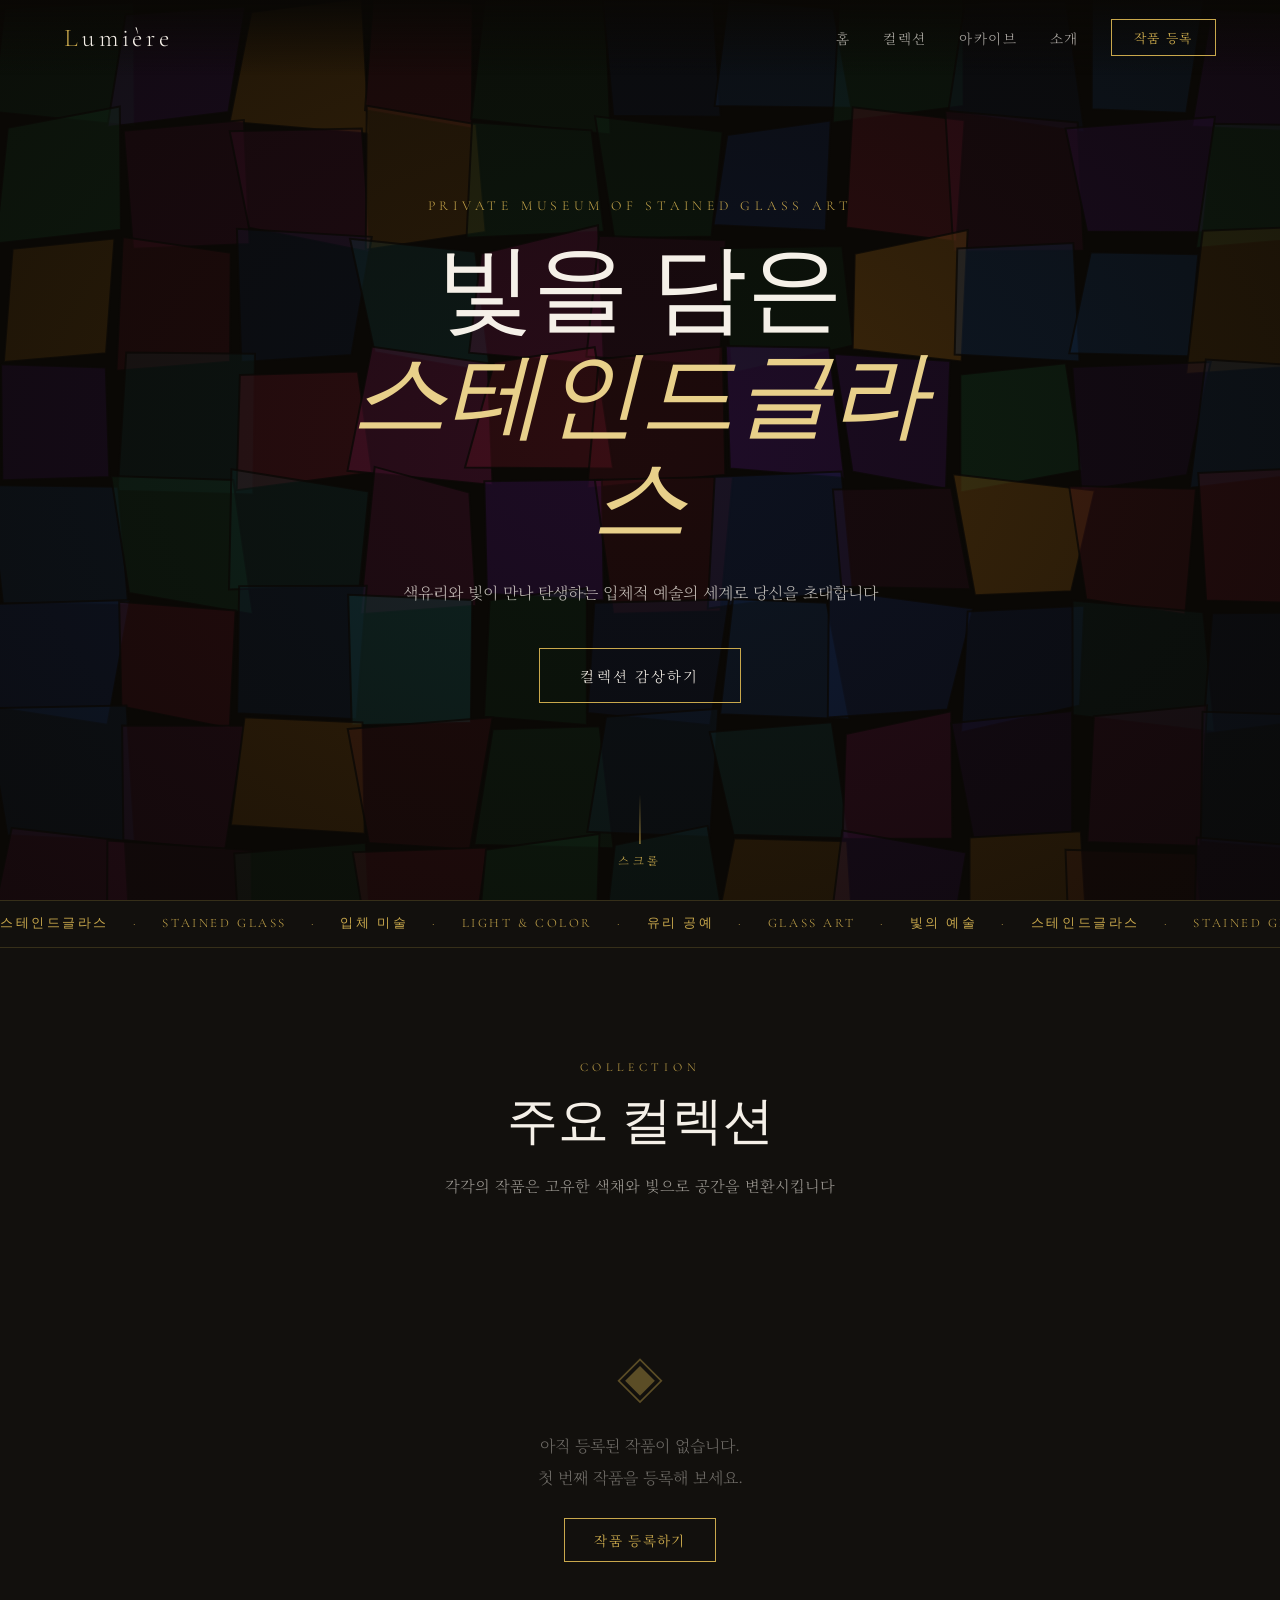
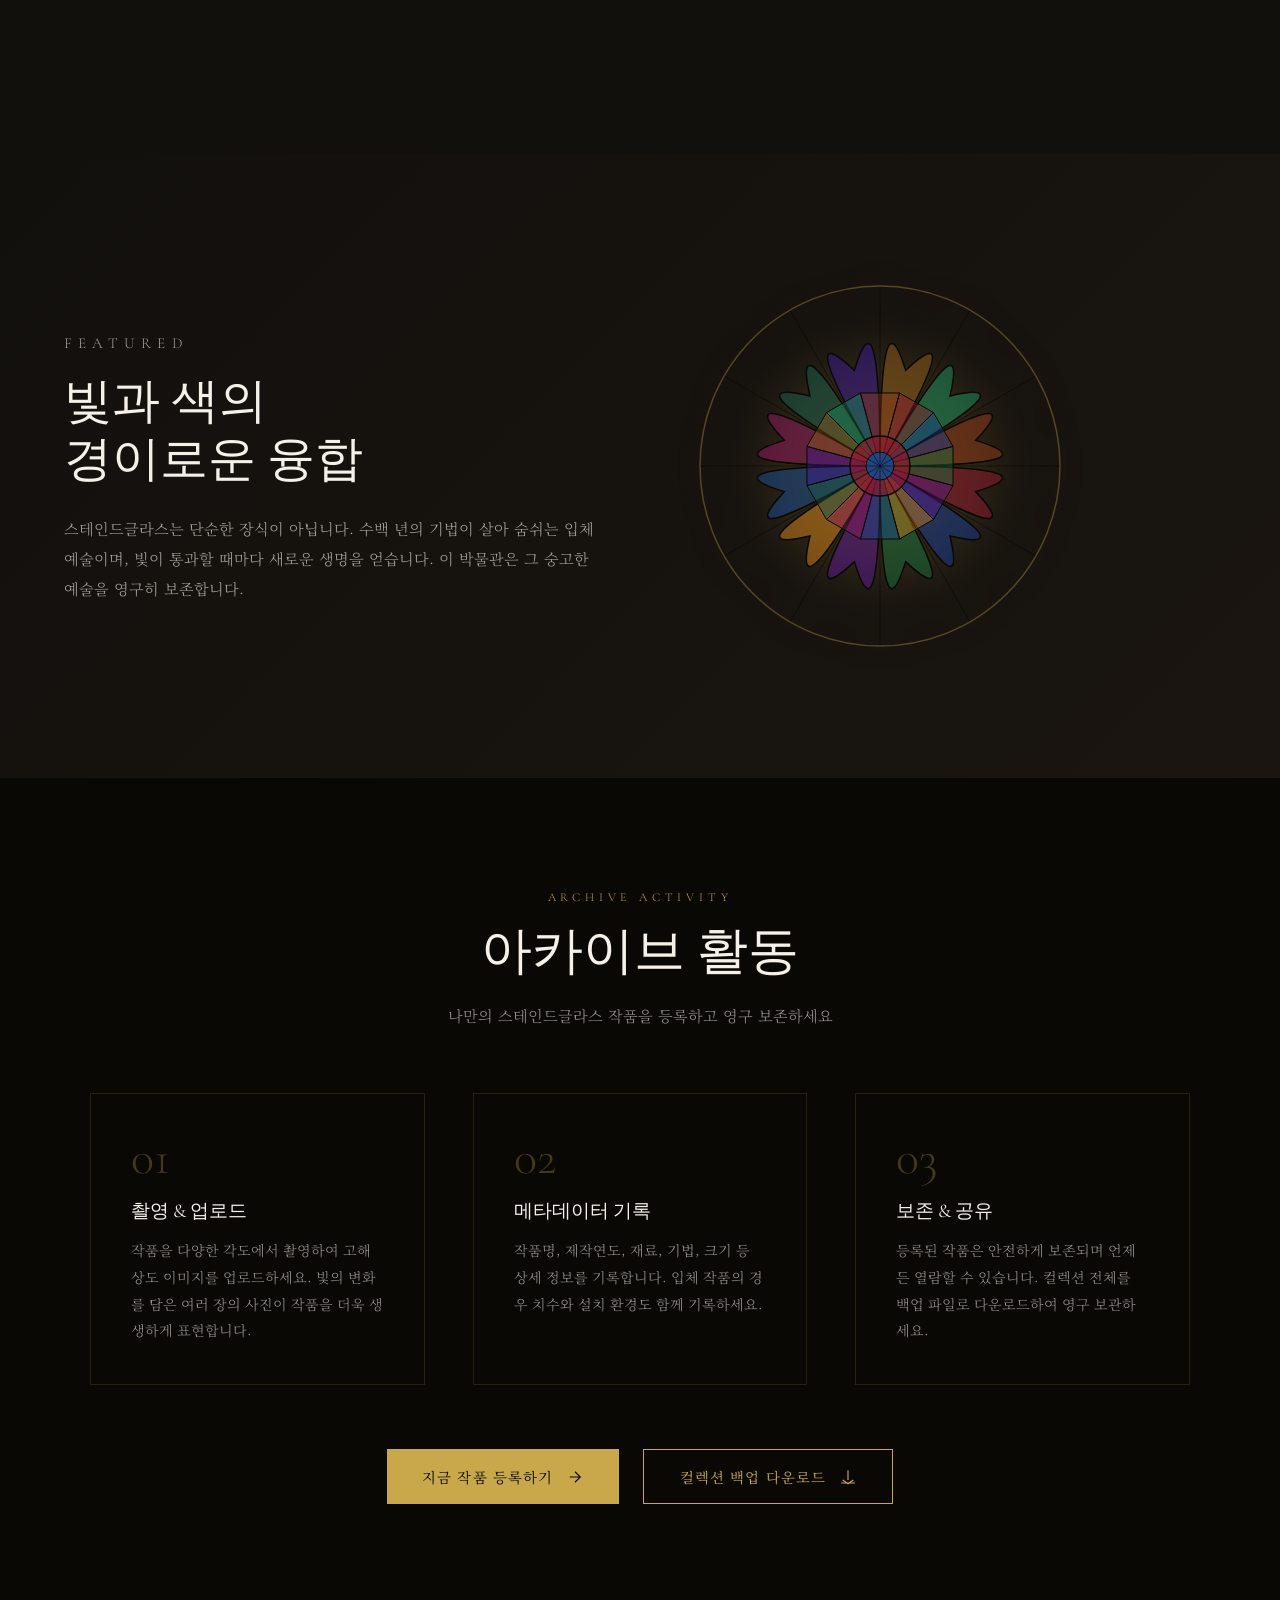
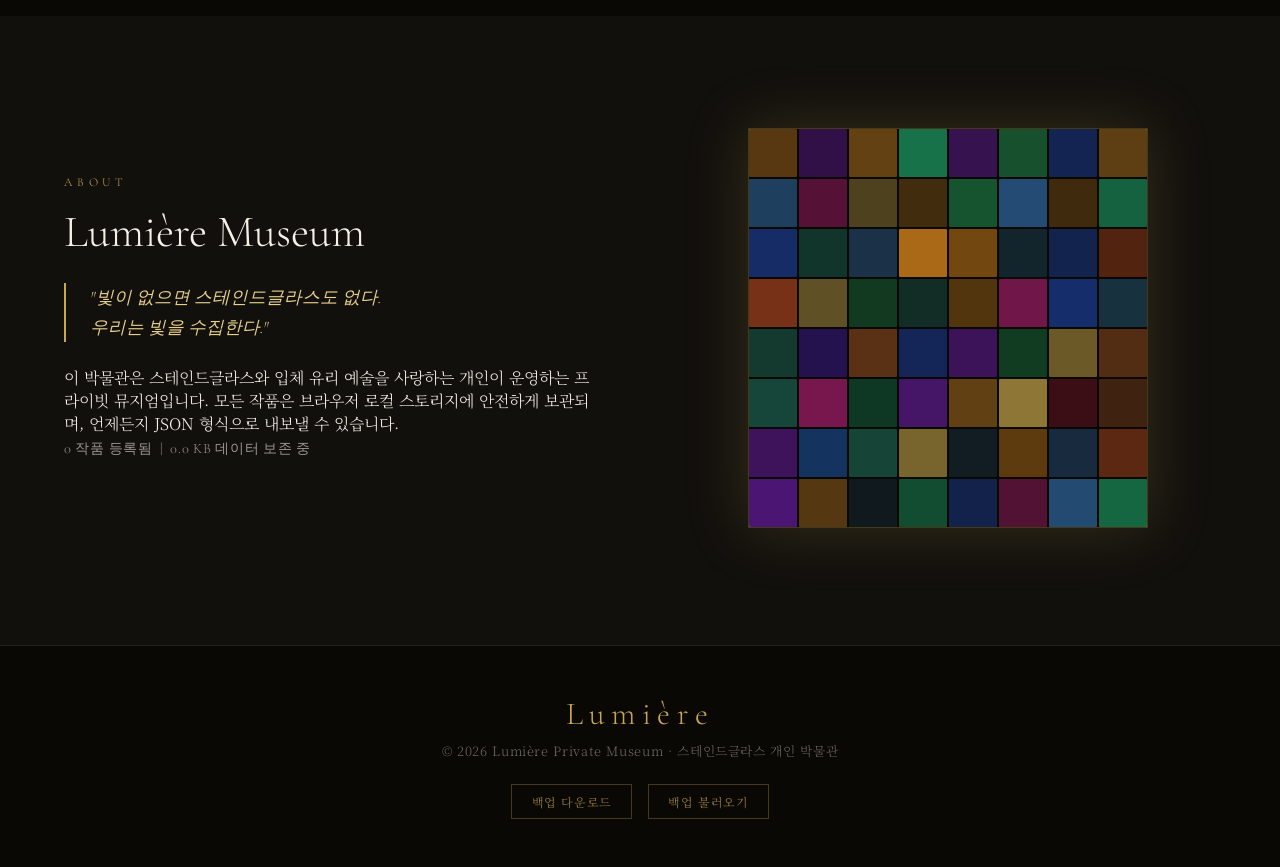
==== index.html @ 276c3385 "feat: Lumière 스테인드글라스 개인 박물관 구축 - index.html: 고급스러운 박물관 메인 홈페이지 (Hero 캔버스 애니메이션, 로제트 SVG, 갤러리 그리드) -" ====
<!DOCTYPE html>
<html lang="ko">
<head>
  <meta charset="UTF-8" />
  <meta name="viewport" content="width=device-width, initial-scale=1.0" />
  <title>Lumière · 스테인드글라스 개인 박물관</title>
  <link rel="stylesheet" href="css/main.css" />
  <link rel="preconnect" href="https://fonts.googleapis.com" />
  <link rel="preconnect" href="https://fonts.gstatic.com" crossorigin />
  <link href="https://fonts.googleapis.com/css2?family=Cormorant+Garamond:ital,wght@0,300;0,400;0,600;1,300;1,400&family=Noto+Serif+KR:wght@300;400;600&display=swap" rel="stylesheet" />
</head>
<body>

<!-- ── LOADING SCREEN ── -->
<div id="loader">
  <div class="loader-glass"></div>
  <p class="loader-text">Lumière Museum</p>
</div>

<!-- ── NAVIGATION ── -->
<nav id="nav">
  <div class="nav-brand">
    <span class="brand-light">L</span>umière
  </div>
  <ul class="nav-links">
    <li><a href="#hero">홈</a></li>
    <li><a href="#collection">컬렉션</a></li>
    <li><a href="#archive">아카이브</a></li>
    <li><a href="#about">소개</a></li>
  </ul>
  <button class="nav-archive-btn" onclick="openArchive()">작품 등록</button>
</nav>

<!-- ── HERO ── -->
<section id="hero">
  <canvas id="glass-canvas"></canvas>
  <div class="hero-overlay"></div>
  <div class="hero-content">
    <p class="hero-sub">Private Museum of Stained Glass Art</p>
    <h1 class="hero-title">빛을 담은<br/><em>스테인드글라스</em></h1>
    <p class="hero-desc">색유리와 빛이 만나 탄생하는 입체적 예술의 세계로 당신을 초대합니다</p>
    <a href="#collection" class="hero-btn">컬렉션 감상하기</a>
  </div>
  <div class="hero-scroll">
    <span></span>
    <p>스크롤</p>
  </div>
</section>

<!-- ── MARQUEE ── -->
<div class="marquee-wrap">
  <div class="marquee-track">
    <span>스테인드글라스</span><span>·</span>
    <span>Stained Glass</span><span>·</span>
    <span>입체 미술</span><span>·</span>
    <span>Light &amp; Color</span><span>·</span>
    <span>유리 공예</span><span>·</span>
    <span>Glass Art</span><span>·</span>
    <span>빛의 예술</span><span>·</span>
    <span>스테인드글라스</span><span>·</span>
    <span>Stained Glass</span><span>·</span>
    <span>입체 미술</span><span>·</span>
    <span>Light &amp; Color</span><span>·</span>
    <span>유리 공예</span><span>·</span>
    <span>Glass Art</span><span>·</span>
    <span>빛의 예술</span><span>·</span>
  </div>
</div>

<!-- ── COLLECTION ── -->
<section id="collection">
  <div class="section-header">
    <p class="section-label">Collection</p>
    <h2>주요 컬렉션</h2>
    <p class="section-desc">각각의 작품은 고유한 색채와 빛으로 공간을 변환시킵니다</p>
  </div>

  <div class="gallery-grid" id="gallery-grid">
    <!-- 샘플 작품 카드 (JS로 동적 추가됨) -->
  </div>

  <div class="gallery-empty" id="gallery-empty" style="display:none;">
    <div class="empty-icon">◈</div>
    <p>아직 등록된 작품이 없습니다.<br/>첫 번째 작품을 등록해 보세요.</p>
    <button onclick="openArchive()">작품 등록하기</button>
  </div>
</section>

<!-- ── HIGHLIGHT STRIP ── -->
<section id="highlight">
  <div class="highlight-inner">
    <div class="highlight-text">
      <p class="section-label">Featured</p>
      <h2>빛과 색의<br/>경이로운 융합</h2>
      <p>스테인드글라스는 단순한 장식이 아닙니다. 수백 년의 기법이 살아 숨쉬는 입체 예술이며, 빛이 통과할 때마다 새로운 생명을 얻습니다. 이 박물관은 그 숭고한 예술을 영구히 보존합니다.</p>
    </div>
    <div class="highlight-visual">
      <div class="rosette" id="rosette"></div>
    </div>
  </div>
</section>

<!-- ── ARCHIVE ACTIVITY ── -->
<section id="archive">
  <div class="section-header">
    <p class="section-label">Archive Activity</p>
    <h2>아카이브 활동</h2>
    <p class="section-desc">나만의 스테인드글라스 작품을 등록하고 영구 보존하세요</p>
  </div>

  <div class="archive-steps">
    <div class="step">
      <div class="step-num">01</div>
      <h3>촬영 & 업로드</h3>
      <p>작품을 다양한 각도에서 촬영하여 고해상도 이미지를 업로드하세요. 빛의 변화를 담은 여러 장의 사진이 작품을 더욱 생생하게 표현합니다.</p>
    </div>
    <div class="step">
      <div class="step-num">02</div>
      <h3>메타데이터 기록</h3>
      <p>작품명, 제작연도, 재료, 기법, 크기 등 상세 정보를 기록합니다. 입체 작품의 경우 치수와 설치 환경도 함께 기록하세요.</p>
    </div>
    <div class="step">
      <div class="step-num">03</div>
      <h3>보존 & 공유</h3>
      <p>등록된 작품은 안전하게 보존되며 언제든 열람할 수 있습니다. 컬렉션 전체를 백업 파일로 다운로드하여 영구 보관하세요.</p>
    </div>
  </div>

  <div class="archive-cta">
    <button class="cta-btn" onclick="openArchive()">
      <span>지금 작품 등록하기</span>
      <svg viewBox="0 0 24 24" fill="none" stroke="currentColor" stroke-width="1.5"><path d="M5 12h14M12 5l7 7-7 7"/></svg>
    </button>
    <button class="cta-btn cta-secondary" onclick="downloadBackup()">
      <span>컬렉션 백업 다운로드</span>
      <svg viewBox="0 0 24 24" fill="none" stroke="currentColor" stroke-width="1.5"><path d="M12 3v13M5 16l7 5 7-5M3 20h18"/></svg>
    </button>
  </div>
</section>

<!-- ── ABOUT ── -->
<section id="about">
  <div class="about-inner">
    <div class="about-text">
      <p class="section-label">About</p>
      <h2>Lumière Museum</h2>
      <p class="about-quote">"빛이 없으면 스테인드글라스도 없다.<br/>우리는 빛을 수집한다."</p>
      <p>이 박물관은 스테인드글라스와 입체 유리 예술을 사랑하는 개인이 운영하는 프라이빗 뮤지엄입니다. 모든 작품은 브라우저 로컬 스토리지에 안전하게 보관되며, 언제든지 JSON 형식으로 내보낼 수 있습니다.</p>
      <p class="about-stats">
        <span id="stat-count">0</span> 작품 등록됨 &nbsp;|&nbsp;
        <span id="stat-size">0 KB</span> 데이터 보존 중
      </p>
    </div>
    <div class="about-mosaic" id="about-mosaic"></div>
  </div>
</section>

<!-- ── FOOTER ── -->
<footer>
  <div class="footer-brand">Lumière</div>
  <p>© 2026 Lumière Private Museum · 스테인드글라스 개인 박물관</p>
  <div class="footer-links">
    <button onclick="downloadBackup()">백업 다운로드</button>
    <button onclick="importBackup()">백업 불러오기</button>
  </div>
</footer>

<!-- ── ARCHIVE MODAL ── -->
<div id="archive-modal" class="modal-overlay" style="display:none;">
  <div class="modal-box">
    <button class="modal-close" onclick="closeArchive()">✕</button>
    <h2>작품 등록</h2>
    <p class="modal-sub">스테인드글라스 및 입체 미술 작품을 아카이빙합니다</p>

    <form id="archive-form" onsubmit="submitArtwork(event)">
      <div class="form-row">
        <div class="form-group">
          <label>작품명 *</label>
          <input type="text" id="art-title" placeholder="작품 제목" required />
        </div>
        <div class="form-group">
          <label>제작연도</label>
          <input type="number" id="art-year" placeholder="예: 2024" min="1000" max="2099" />
        </div>
      </div>

      <div class="form-row">
        <div class="form-group">
          <label>작가</label>
          <input type="text" id="art-artist" placeholder="작가명" />
        </div>
        <div class="form-group">
          <label>작품 유형</label>
          <select id="art-type">
            <option value="stained-glass">스테인드글라스</option>
            <option value="3d-glass">입체 유리 조각</option>
            <option value="mosaic">모자이크 유리</option>
            <option value="fused-glass">퓨즈드 글라스</option>
            <option value="leaded-glass">레디드 글라스</option>
            <option value="other">기타</option>
          </select>
        </div>
      </div>

      <div class="form-row">
        <div class="form-group">
          <label>크기 (가로 × 세로 × 깊이 cm)</label>
          <input type="text" id="art-size" placeholder="예: 80 × 120 × 5" />
        </div>
        <div class="form-group">
          <label>재료 / 기법</label>
          <input type="text" id="art-medium" placeholder="예: 납틀, 색유리, 에폭시" />
        </div>
      </div>

      <div class="form-group">
        <label>설명</label>
        <textarea id="art-desc" rows="3" placeholder="작품에 대한 설명, 영감, 특징 등을 자유롭게 기술하세요"></textarea>
      </div>

      <div class="form-group">
        <label>이미지 업로드</label>
        <div class="upload-zone" id="upload-zone" ondrop="handleDrop(event)" ondragover="handleDragOver(event)" ondragleave="handleDragLeave(event)">
          <input type="file" id="art-images" accept="image/*" multiple onchange="handleFiles(this.files)" style="display:none"/>
          <div class="upload-inner" onclick="document.getElementById('art-images').click()">
            <div class="upload-icon">◈</div>
            <p>클릭하거나 이미지를 드래그하세요</p>
            <p class="upload-hint">JPG, PNG, WEBP 지원 · 여러 장 가능</p>
          </div>
          <div class="upload-preview" id="upload-preview"></div>
        </div>
      </div>

      <div class="form-group">
        <label>전시 위치 / 보관 장소</label>
        <input type="text" id="art-location" placeholder="예: 거실 동쪽 벽, 창고 B-3" />
      </div>

      <div class="form-group">
        <label>컨디션</label>
        <select id="art-condition">
          <option value="excellent">완벽 (Excellent)</option>
          <option value="good">양호 (Good)</option>
          <option value="fair">보통 (Fair)</option>
          <option value="restoration">복원 필요 (Needs Restoration)</option>
        </select>
      </div>

      <div class="form-actions">
        <button type="button" onclick="closeArchive()">취소</button>
        <button type="submit" class="btn-primary">작품 등록 완료</button>
      </div>
    </form>
  </div>
</div>

<!-- ── DETAIL MODAL ── -->
<div id="detail-modal" class="modal-overlay" style="display:none;">
  <div class="modal-box modal-detail">
    <button class="modal-close" onclick="closeDetail()">✕</button>
    <div id="detail-content"></div>
  </div>
</div>

<!-- ── IMPORT MODAL ── -->
<div id="import-modal" class="modal-overlay" style="display:none;">
  <div class="modal-box modal-small">
    <button class="modal-close" onclick="document.getElementById('import-modal').style.display='none'">✕</button>
    <h2>백업 불러오기</h2>
    <p>이전에 다운로드한 JSON 백업 파일을 선택하세요.<br/><strong>주의:</strong> 기존 데이터에 병합됩니다.</p>
    <input type="file" id="import-file" accept=".json" onchange="processImport(this)" />
    <label for="import-file" class="btn-primary" style="display:inline-block;cursor:pointer;margin-top:1rem;">파일 선택</label>
  </div>
</div>

<!-- ── TOAST ── -->
<div id="toast" class="toast"></div>

<script src="js/app.js"></script>
</body>
</html>
---- css/main.css ----
/* ── RESET & BASE ── */
*, *::before, *::after { box-sizing: border-box; margin: 0; padding: 0; }

:root {
  --gold:      #c9a84c;
  --gold-lt:   #e8d08a;
  --gold-dk:   #8a6a1f;
  --deep:      #0a0805;
  --charcoal:  #12100d;
  --warm:      #1a1510;
  --cream:     #f5f0e8;
  --cream-lt:  #faf7f2;
  --ruby:      #8b1a2e;
  --sapphire:  #1a3a8b;
  --emerald:   #1a6b3c;
  --amethyst:  #5a1a8b;
  --amber:     #c97d1a;
  --cobalt:    #1a4a8b;
  --font-en:   'Cormorant Garamond', serif;
  --font-kr:   'Noto Serif KR', serif;
  --transition: cubic-bezier(0.4, 0, 0.2, 1);
}

html { scroll-behavior: smooth; }

body {
  background: var(--deep);
  color: var(--cream);
  font-family: var(--font-kr);
  font-weight: 300;
  overflow-x: hidden;
}

/* ── LOADER ── */
#loader {
  position: fixed; inset: 0; z-index: 9999;
  background: var(--deep);
  display: flex; flex-direction: column;
  align-items: center; justify-content: center;
  transition: opacity 0.8s var(--transition);
}
#loader.hidden { opacity: 0; pointer-events: none; }

.loader-glass {
  width: 80px; height: 80px;
  border-radius: 50%;
  background: conic-gradient(
    var(--ruby) 0deg 60deg,
    var(--sapphire) 60deg 120deg,
    var(--emerald) 120deg 180deg,
    var(--amber) 180deg 240deg,
    var(--amethyst) 240deg 300deg,
    var(--cobalt) 300deg 360deg
  );
  animation: spin 1.5s linear infinite;
  box-shadow: 0 0 40px rgba(201,168,76,0.4);
}
@keyframes spin { to { transform: rotate(360deg); } }

.loader-text {
  margin-top: 1.5rem;
  font-family: var(--font-en);
  font-size: 1.1rem;
  letter-spacing: 0.3em;
  color: var(--gold);
  opacity: 0.8;
}

/* ── NAVIGATION ── */
#nav {
  position: fixed; top: 0; left: 0; right: 0; z-index: 100;
  display: flex; align-items: center; gap: 2rem;
  padding: 1.2rem 4rem;
  background: linear-gradient(180deg, rgba(10,8,5,0.95) 0%, transparent 100%);
  transition: background 0.4s;
}
#nav.solid { background: rgba(10,8,5,0.97); backdrop-filter: blur(12px); }

.nav-brand {
  font-family: var(--font-en);
  font-size: 1.6rem;
  font-weight: 300;
  letter-spacing: 0.15em;
  color: var(--cream);
  margin-right: auto;
}
.brand-light { color: var(--gold); }

.nav-links {
  list-style: none;
  display: flex; gap: 2rem;
}
.nav-links a {
  text-decoration: none;
  color: rgba(245,240,232,0.7);
  font-size: 0.85rem;
  letter-spacing: 0.12em;
  transition: color 0.3s;
}
.nav-links a:hover { color: var(--gold); }

.nav-archive-btn {
  background: transparent;
  border: 1px solid var(--gold);
  color: var(--gold);
  padding: 0.5rem 1.4rem;
  font-family: var(--font-kr);
  font-size: 0.8rem;
  letter-spacing: 0.1em;
  cursor: pointer;
  transition: all 0.3s;
}
.nav-archive-btn:hover {
  background: var(--gold);
  color: var(--deep);
}

/* ── HERO ── */
#hero {
  position: relative;
  height: 100vh;
  min-height: 700px;
  display: flex; align-items: center; justify-content: center;
  overflow: hidden;
}

#glass-canvas {
  position: absolute; inset: 0;
  width: 100%; height: 100%;
}

.hero-overlay {
  position: absolute; inset: 0;
  background: radial-gradient(ellipse at center, rgba(10,8,5,0.3) 0%, rgba(10,8,5,0.75) 100%);
}

.hero-content {
  position: relative; z-index: 2;
  text-align: center;
  max-width: 700px;
  padding: 0 2rem;
}

.hero-sub {
  font-family: var(--font-en);
  font-size: 0.85rem;
  letter-spacing: 0.35em;
  color: var(--gold);
  text-transform: uppercase;
  margin-bottom: 1.5rem;
  opacity: 0;
  animation: fadeUp 1s 0.8s forwards;
}

.hero-title {
  font-family: var(--font-en);
  font-size: clamp(3rem, 8vw, 6rem);
  font-weight: 300;
  line-height: 1.1;
  color: var(--cream);
  margin-bottom: 1.5rem;
  opacity: 0;
  animation: fadeUp 1s 1s forwards;
}
.hero-title em {
  font-style: italic;
  color: var(--gold-lt);
  display: block;
}

.hero-desc {
  font-size: 1rem;
  line-height: 1.8;
  color: rgba(245,240,232,0.75);
  margin-bottom: 2.5rem;
  opacity: 0;
  animation: fadeUp 1s 1.2s forwards;
}

.hero-btn {
  display: inline-block;
  padding: 1rem 2.5rem;
  background: transparent;
  border: 1px solid var(--gold);
  color: var(--cream);
  text-decoration: none;
  font-family: var(--font-kr);
  font-size: 0.9rem;
  letter-spacing: 0.15em;
  transition: all 0.4s;
  opacity: 0;
  animation: fadeUp 1s 1.4s forwards;
}
.hero-btn:hover {
  background: var(--gold);
  color: var(--deep);
  box-shadow: 0 0 30px rgba(201,168,76,0.4);
}

.hero-scroll {
  position: absolute; bottom: 2rem; left: 50%; transform: translateX(-50%);
  text-align: center; z-index: 2;
  opacity: 0; animation: fadeIn 1s 2s forwards;
}
.hero-scroll span {
  display: block;
  width: 1px; height: 50px;
  background: linear-gradient(180deg, transparent, var(--gold));
  margin: 0 auto 0.5rem;
  animation: scrollLine 1.5s ease-in-out infinite;
}
.hero-scroll p { font-size: 0.7rem; letter-spacing: 0.3em; color: var(--gold); }
@keyframes scrollLine {
  0%, 100% { transform: scaleY(1); opacity: 1; }
  50% { transform: scaleY(0.5); opacity: 0.5; }
}

@keyframes fadeUp {
  from { opacity: 0; transform: translateY(30px); }
  to   { opacity: 1; transform: translateY(0); }
}
@keyframes fadeIn {
  from { opacity: 0; }
  to   { opacity: 1; }
}

/* ── MARQUEE ── */
.marquee-wrap {
  background: var(--charcoal);
  border-top: 1px solid rgba(201,168,76,0.2);
  border-bottom: 1px solid rgba(201,168,76,0.2);
  overflow: hidden;
  padding: 0.9rem 0;
}
.marquee-track {
  display: flex; gap: 1.5rem;
  width: max-content;
  animation: marquee 30s linear infinite;
}
.marquee-track span {
  font-family: var(--font-en);
  font-size: 0.8rem;
  letter-spacing: 0.2em;
  color: var(--gold);
  text-transform: uppercase;
  white-space: nowrap;
}
@keyframes marquee { from { transform: translateX(0); } to { transform: translateX(-50%); } }

/* ── SECTIONS COMMON ── */
section { padding: 7rem 4rem; }

.section-header {
  text-align: center;
  margin-bottom: 4rem;
}
.section-label {
  font-family: var(--font-en);
  font-size: 0.75rem;
  letter-spacing: 0.4em;
  color: var(--gold);
  text-transform: uppercase;
  margin-bottom: 0.8rem;
}
.section-header h2 {
  font-family: var(--font-en);
  font-size: clamp(2rem, 4vw, 3.5rem);
  font-weight: 300;
  color: var(--cream);
  margin-bottom: 1rem;
}
.section-desc {
  font-size: 0.95rem;
  color: rgba(245,240,232,0.6);
  line-height: 1.8;
}

/* ── GALLERY GRID ── */
#collection { background: var(--charcoal); }

.gallery-grid {
  display: grid;
  grid-template-columns: repeat(auto-fill, minmax(300px, 1fr));
  gap: 1.5px;
  max-width: 1400px;
  margin: 0 auto;
}

.gallery-card {
  position: relative;
  aspect-ratio: 3/4;
  overflow: hidden;
  cursor: pointer;
  background: var(--warm);
}
.gallery-card:nth-child(3n+1) { grid-row: span 2; }
.gallery-card img {
  width: 100%; height: 100%;
  object-fit: cover;
  transition: transform 0.8s var(--transition);
}
.gallery-card:hover img { transform: scale(1.05); }

.card-glass-bg {
  width: 100%; height: 100%;
  background: var(--warm);
  display: flex; align-items: center; justify-content: center;
  font-size: 4rem;
  transition: transform 0.8s var(--transition);
}
.gallery-card:hover .card-glass-bg { transform: scale(1.05); }

.card-overlay {
  position: absolute; inset: 0;
  background: linear-gradient(180deg, transparent 40%, rgba(10,8,5,0.9) 100%);
  display: flex; flex-direction: column; justify-content: flex-end;
  padding: 1.5rem;
  opacity: 0; transition: opacity 0.4s;
}
.gallery-card:hover .card-overlay { opacity: 1; }

.card-type {
  font-family: var(--font-en);
  font-size: 0.65rem;
  letter-spacing: 0.3em;
  color: var(--gold);
  text-transform: uppercase;
  margin-bottom: 0.4rem;
}
.card-title {
  font-family: var(--font-en);
  font-size: 1.2rem;
  font-weight: 300;
  color: var(--cream);
  margin-bottom: 0.3rem;
}
.card-year {
  font-size: 0.75rem;
  color: rgba(245,240,232,0.6);
}
.card-delete {
  position: absolute; top: 0.8rem; right: 0.8rem;
  background: rgba(10,8,5,0.7);
  border: 1px solid rgba(201,168,76,0.3);
  color: var(--gold);
  width: 28px; height: 28px;
  border-radius: 50%;
  font-size: 0.75rem;
  cursor: pointer;
  display: flex; align-items: center; justify-content: center;
  opacity: 0; transition: opacity 0.3s;
}
.gallery-card:hover .card-delete { opacity: 1; }

.gallery-empty {
  text-align: center;
  padding: 5rem 2rem;
  color: rgba(245,240,232,0.4);
  max-width: 400px;
  margin: 0 auto;
}
.empty-icon { font-size: 3rem; margin-bottom: 1rem; color: var(--gold); opacity: 0.4; }
.gallery-empty p { line-height: 2; margin-bottom: 1.5rem; }
.gallery-empty button {
  background: transparent;
  border: 1px solid var(--gold);
  color: var(--gold);
  padding: 0.7rem 1.8rem;
  cursor: pointer;
  font-family: var(--font-kr);
  font-size: 0.85rem;
  letter-spacing: 0.1em;
  transition: all 0.3s;
}
.gallery-empty button:hover { background: var(--gold); color: var(--deep); }

/* ── HIGHLIGHT STRIP ── */
#highlight {
  background: linear-gradient(135deg, var(--charcoal) 0%, var(--warm) 100%);
  padding: 7rem 4rem;
}
.highlight-inner {
  max-width: 1200px;
  margin: 0 auto;
  display: grid;
  grid-template-columns: 1fr 1fr;
  gap: 5rem;
  align-items: center;
}
.highlight-text .section-label { margin-bottom: 1rem; }
.highlight-text h2 {
  font-family: var(--font-en);
  font-size: clamp(2rem, 4vw, 3rem);
  font-weight: 300;
  line-height: 1.2;
  color: var(--cream);
  margin-bottom: 1.5rem;
}
.highlight-text p {
  font-size: 0.95rem;
  line-height: 2;
  color: rgba(245,240,232,0.65);
}

/* ── ROSETTE ── */
.rosette {
  width: 400px; height: 400px;
  max-width: 100%;
  aspect-ratio: 1;
}

/* ── ARCHIVE STEPS ── */
#archive { background: var(--deep); }

.archive-steps {
  display: grid;
  grid-template-columns: repeat(3, 1fr);
  gap: 3rem;
  max-width: 1100px;
  margin: 0 auto 4rem;
}
.step {
  padding: 2.5rem;
  border: 1px solid rgba(201,168,76,0.15);
  position: relative;
  transition: border-color 0.3s;
}
.step:hover { border-color: rgba(201,168,76,0.5); }
.step-num {
  font-family: var(--font-en);
  font-size: 3rem;
  font-weight: 300;
  color: var(--gold);
  opacity: 0.3;
  margin-bottom: 1rem;
  line-height: 1;
}
.step h3 {
  font-family: var(--font-en);
  font-size: 1.2rem;
  font-weight: 400;
  color: var(--cream);
  margin-bottom: 0.8rem;
}
.step p { font-size: 0.88rem; line-height: 1.9; color: rgba(245,240,232,0.6); }

.archive-cta {
  display: flex; gap: 1.5rem; justify-content: center; flex-wrap: wrap;
}
.cta-btn {
  display: flex; align-items: center; gap: 0.8rem;
  padding: 1rem 2.2rem;
  background: var(--gold);
  border: none; color: var(--deep);
  font-family: var(--font-kr);
  font-size: 0.9rem;
  letter-spacing: 0.08em;
  cursor: pointer;
  transition: all 0.3s;
}
.cta-btn:hover { background: var(--gold-lt); box-shadow: 0 0 30px rgba(201,168,76,0.35); }
.cta-btn svg { width: 18px; height: 18px; }
.cta-secondary {
  background: transparent;
  border: 1px solid var(--gold);
  color: var(--gold);
}
.cta-secondary:hover { background: rgba(201,168,76,0.1); box-shadow: none; }

/* ── ABOUT ── */
#about {
  background: var(--charcoal);
  padding: 7rem 4rem;
}
.about-inner {
  max-width: 1200px;
  margin: 0 auto;
  display: grid;
  grid-template-columns: 1fr 1fr;
  gap: 5rem;
  align-items: center;
}
.about-text .section-label { margin-bottom: 1rem; }
.about-text h2 {
  font-family: var(--font-en);
  font-size: clamp(2rem, 3.5vw, 3rem);
  font-weight: 300;
  color: var(--cream);
  margin-bottom: 1.5rem;
}
.about-quote {
  font-family: var(--font-en);
  font-style: italic;
  font-size: 1.1rem;
  color: var(--gold-lt);
  line-height: 1.7;
  margin-bottom: 1.5rem;
  padding-left: 1.5rem;
  border-left: 2px solid var(--gold);
}
.about-text > p:last-of-type {
  font-size: 0.9rem;
  line-height: 1.9;
  color: rgba(245,240,232,0.6);
  margin-bottom: 1.5rem;
}
.about-stats {
  font-family: var(--font-en);
  font-size: 0.85rem;
  color: var(--gold);
  letter-spacing: 0.05em;
}

.about-mosaic {
  width: 100%;
  aspect-ratio: 1;
  max-width: 400px;
  margin: 0 auto;
}

/* ── FOOTER ── */
footer {
  background: var(--deep);
  border-top: 1px solid rgba(201,168,76,0.15);
  padding: 3rem 4rem;
  text-align: center;
}
.footer-brand {
  font-family: var(--font-en);
  font-size: 2rem;
  font-weight: 300;
  color: var(--gold);
  letter-spacing: 0.2em;
  margin-bottom: 0.5rem;
}
footer p {
  font-size: 0.8rem;
  color: rgba(245,240,232,0.4);
  margin-bottom: 1.5rem;
  letter-spacing: 0.05em;
}
.footer-links { display: flex; gap: 1rem; justify-content: center; }
.footer-links button {
  background: transparent;
  border: 1px solid rgba(201,168,76,0.3);
  color: rgba(201,168,76,0.7);
  padding: 0.5rem 1.2rem;
  font-family: var(--font-kr);
  font-size: 0.75rem;
  cursor: pointer;
  letter-spacing: 0.05em;
  transition: all 0.3s;
}
.footer-links button:hover {
  border-color: var(--gold);
  color: var(--gold);
}

/* ── MODAL ── */
.modal-overlay {
  position: fixed; inset: 0; z-index: 200;
  background: rgba(10,8,5,0.88);
  backdrop-filter: blur(8px);
  display: flex; align-items: center; justify-content: center;
  padding: 2rem;
  overflow-y: auto;
}
.modal-box {
  background: var(--charcoal);
  border: 1px solid rgba(201,168,76,0.25);
  max-width: 700px;
  width: 100%;
  padding: 3rem;
  position: relative;
  max-height: 90vh;
  overflow-y: auto;
}
.modal-small { max-width: 420px; }
.modal-detail { max-width: 900px; }

.modal-close {
  position: absolute; top: 1.2rem; right: 1.2rem;
  background: none; border: none;
  color: rgba(245,240,232,0.5);
  font-size: 1.1rem;
  cursor: pointer;
  transition: color 0.3s;
}
.modal-close:hover { color: var(--gold); }

.modal-box h2 {
  font-family: var(--font-en);
  font-size: 1.8rem;
  font-weight: 300;
  color: var(--cream);
  margin-bottom: 0.4rem;
}
.modal-sub {
  font-size: 0.85rem;
  color: rgba(245,240,232,0.5);
  margin-bottom: 2rem;
}

/* ── FORM ── */
.form-row { display: grid; grid-template-columns: 1fr 1fr; gap: 1rem; margin-bottom: 1rem; }
.form-group { margin-bottom: 1rem; }
.form-group label {
  display: block;
  font-size: 0.78rem;
  letter-spacing: 0.1em;
  color: var(--gold);
  margin-bottom: 0.5rem;
}
.form-group input,
.form-group select,
.form-group textarea {
  width: 100%;
  background: rgba(255,255,255,0.04);
  border: 1px solid rgba(201,168,76,0.2);
  color: var(--cream);
  padding: 0.75rem 1rem;
  font-family: var(--font-kr);
  font-size: 0.88rem;
  transition: border-color 0.3s;
  outline: none;
  appearance: none;
}
.form-group select {
  background-image: url("data:image/svg+xml,%3Csvg xmlns='http://www.w3.org/2000/svg' viewBox='0 0 24 24' fill='none' stroke='%23c9a84c' stroke-width='1.5'%3E%3Cpath d='M6 9l6 6 6-6'/%3E%3C/svg%3E");
  background-repeat: no-repeat;
  background-position: right 0.8rem center;
  background-size: 18px;
  cursor: pointer;
}
.form-group input:focus,
.form-group select:focus,
.form-group textarea:focus { border-color: var(--gold); }
.form-group textarea { resize: vertical; }
.form-group input::placeholder,
.form-group textarea::placeholder { color: rgba(245,240,232,0.3); }
.form-group select option { background: var(--charcoal); }

.upload-zone {
  border: 1px dashed rgba(201,168,76,0.3);
  transition: border-color 0.3s;
  min-height: 120px;
}
.upload-zone.drag-over { border-color: var(--gold); background: rgba(201,168,76,0.05); }
.upload-inner {
  padding: 2rem;
  text-align: center;
  cursor: pointer;
}
.upload-icon { font-size: 2rem; color: var(--gold); opacity: 0.5; margin-bottom: 0.5rem; }
.upload-inner p { font-size: 0.85rem; color: rgba(245,240,232,0.5); }
.upload-hint { font-size: 0.75rem !important; margin-top: 0.3rem; }
.upload-preview {
  display: flex; flex-wrap: wrap; gap: 0.5rem;
  padding: 0 1rem 1rem;
}
.preview-item {
  position: relative;
  width: 80px; height: 80px;
}
.preview-item img {
  width: 100%; height: 100%;
  object-fit: cover;
}
.preview-item button {
  position: absolute; top: -5px; right: -5px;
  width: 20px; height: 20px;
  background: var(--ruby);
  border: none; color: white;
  border-radius: 50%;
  font-size: 0.7rem;
  cursor: pointer;
  display: flex; align-items: center; justify-content: center;
}

.form-actions {
  display: flex; gap: 1rem; justify-content: flex-end;
  margin-top: 1.5rem;
  padding-top: 1.5rem;
  border-top: 1px solid rgba(201,168,76,0.1);
}
.form-actions button {
  padding: 0.75rem 1.8rem;
  background: none;
  border: 1px solid rgba(201,168,76,0.3);
  color: rgba(245,240,232,0.6);
  font-family: var(--font-kr);
  font-size: 0.85rem;
  cursor: pointer;
  transition: all 0.3s;
}
.form-actions button:hover { border-color: var(--gold); color: var(--gold); }
.btn-primary {
  background: var(--gold) !important;
  border-color: var(--gold) !important;
  color: var(--deep) !important;
}
.btn-primary:hover { background: var(--gold-lt) !important; }

/* ── DETAIL ── */
.detail-images {
  display: grid; grid-template-columns: repeat(auto-fill, minmax(200px, 1fr));
  gap: 0.5rem; margin-bottom: 2rem;
}
.detail-images img {
  width: 100%; aspect-ratio: 1; object-fit: cover;
  cursor: zoom-in;
  transition: transform 0.3s;
}
.detail-images img:hover { transform: scale(1.03); }
.detail-title {
  font-family: var(--font-en);
  font-size: 2rem;
  font-weight: 300;
  color: var(--cream);
  margin-bottom: 0.3rem;
}
.detail-meta {
  display: grid; grid-template-columns: repeat(auto-fill, minmax(160px, 1fr));
  gap: 1rem; margin: 1.5rem 0;
}
.detail-meta-item label {
  font-size: 0.7rem;
  letter-spacing: 0.2em;
  color: var(--gold);
  text-transform: uppercase;
  display: block;
  margin-bottom: 0.3rem;
}
.detail-meta-item p { font-size: 0.9rem; color: var(--cream); }
.detail-desc { font-size: 0.9rem; line-height: 1.9; color: rgba(245,240,232,0.7); }
.detail-badge {
  display: inline-block;
  padding: 0.3rem 0.8rem;
  border: 1px solid rgba(201,168,76,0.4);
  color: var(--gold);
  font-size: 0.7rem;
  letter-spacing: 0.2em;
  text-transform: uppercase;
  margin-bottom: 0.5rem;
}
.detail-no-image {
  background: var(--warm);
  aspect-ratio: 16/9;
  display: flex; align-items: center; justify-content: center;
  font-size: 5rem;
  margin-bottom: 2rem;
}

/* ── TOAST ── */
.toast {
  position: fixed; bottom: 2rem; right: 2rem;
  background: var(--charcoal);
  border: 1px solid var(--gold);
  color: var(--cream);
  padding: 1rem 1.5rem;
  font-size: 0.85rem;
  z-index: 9999;
  transform: translateY(100px);
  opacity: 0;
  transition: all 0.4s var(--transition);
  max-width: 300px;
}
.toast.show { transform: translateY(0); opacity: 1; }

/* ── RESPONSIVE ── */
@media (max-width: 1024px) {
  .highlight-inner, .about-inner {
    grid-template-columns: 1fr;
    gap: 3rem;
  }
  .archive-steps { grid-template-columns: 1fr; gap: 1.5rem; }
  .rosette, .about-mosaic { max-width: 300px; }
}
@media (max-width: 768px) {
  section { padding: 5rem 1.5rem; }
  #nav { padding: 1rem 1.5rem; }
  .nav-links { display: none; }
  .hero-title { font-size: 3rem; }
  .form-row { grid-template-columns: 1fr; }
  .gallery-card:nth-child(3n+1) { grid-row: span 1; }
  .gallery-grid { grid-template-columns: 1fr 1fr; }
}
@media (max-width: 480px) {
  .gallery-grid { grid-template-columns: 1fr; }
  .modal-box { padding: 2rem 1.5rem; }
  footer { padding: 2rem 1.5rem; }
}
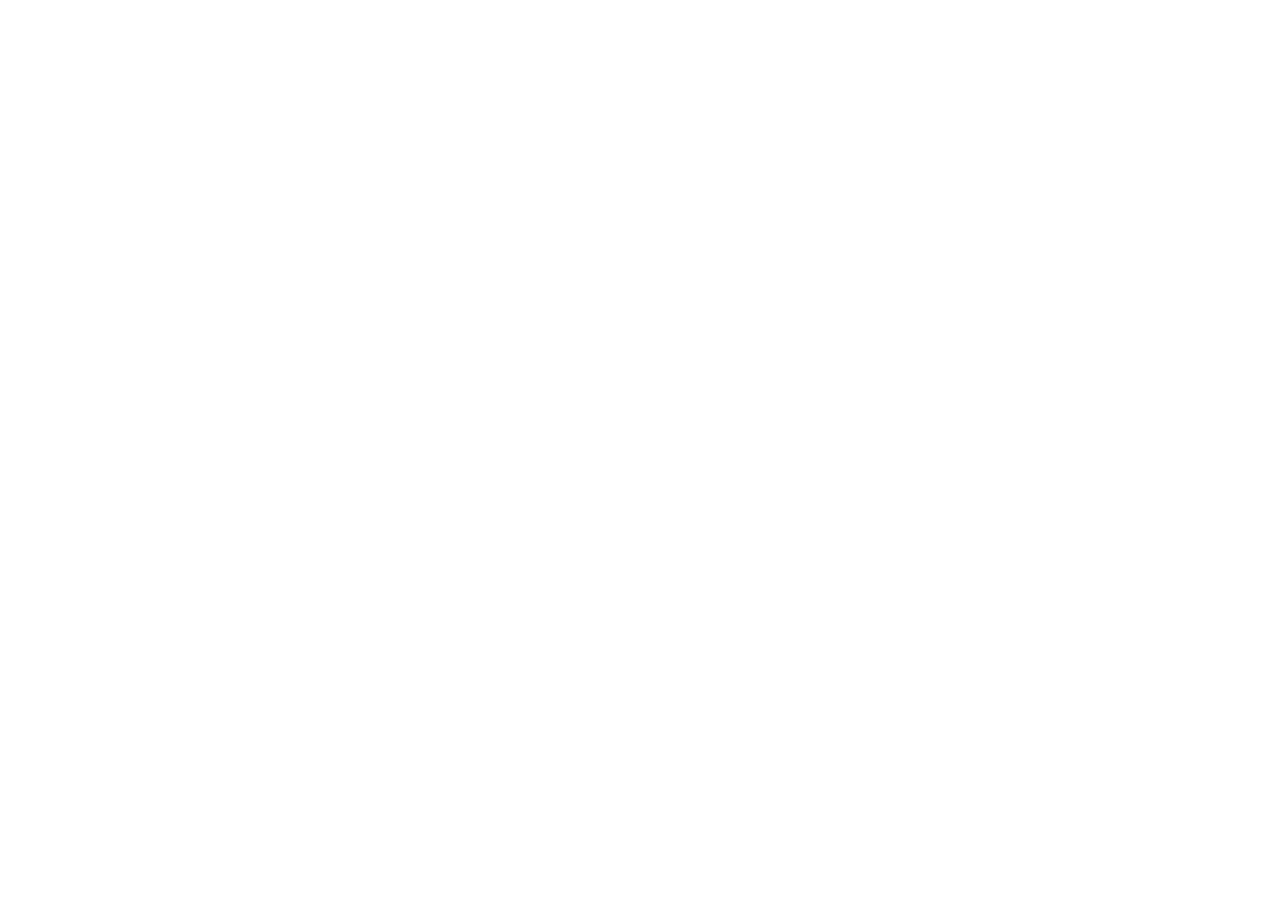
==== commit 6d2b17ee: "feat: 심임보 교수 큐레이터 프로필 섹션 추가 및 디자인 업데이트 - 큐레이터 전용 섹션 추가: 심임보 교수 (국민대 나노전자물리학과)   - 교수 초상 프레임 (스테인드글라스" ====
--- a/index.html
+++ b/index.html
@@ -3,7 +3,7 @@
 <head>
   <meta charset="UTF-8" />
   <meta name="viewport" content="width=device-width, initial-scale=1.0" />
-  <title>Lumière · 스테인드글라스 개인 박물관</title>
+  <title>심임보 Lumière · 스테인드글라스 개인 박물관 | 국민대학교
   <link rel="stylesheet" href="css/main.css" />
   <link rel="preconnect" href="https://fonts.googleapis.com" />
   <link rel="preconnect" href="https://fonts.gstatic.com" crossorigin />
@@ -25,6 +25,7 @@
   <ul class="nav-links">
     <li><a href="#hero">홈</a></li>
     <li><a href="#collection">컬렉션</a></li>
+    <li><a href="#curator">큐레이터</a></li>
     <li><a href="#archive">아카이브</a></li>
     <li><a href="#about">소개</a></li>
   </ul>
@@ -36,10 +37,13 @@
   <canvas id="glass-canvas"></canvas>
   <div class="hero-overlay"></div>
   <div class="hero-content">
-    <p class="hero-sub">Private Museum of Stained Glass Art</p>
+    <p class="hero-sub">Prof. In-Bo Shim · Private Museum of Stained Glass Art</p>
     <h1 class="hero-title">빛을 담은<br/><em>스테인드글라스</em></h1>
-    <p class="hero-desc">색유리와 빛이 만나 탄생하는 입체적 예술의 세계로 당신을 초대합니다</p>
-    <a href="#collection" class="hero-btn">컬렉션 감상하기</a>
+    <p class="hero-desc">나노물리학자 심임보 교수가 수집한 색유리와 빛의 예술 — 과학과 예술이 만나는 유일한 공간</p>
+    <div class="hero-btns">
+      <a href="#collection" class="hero-btn">컬렉션 감상하기</a>
+      <a href="#curator" class="hero-btn hero-btn-ghost">큐레이터 소개</a>
+    </div>
   </div>
   <div class="hero-scroll">
     <span></span>
@@ -86,6 +90,122 @@
   </div>
 </section>
 
+<!-- ── CURATOR SECTION ── -->
+<section id="curator">
+  <div class="curator-inner">
+    <div class="curator-portrait-wrap">
+      <div class="curator-portrait-frame">
+        <div class="curator-portrait-glass-top"></div>
+        <img
+          id="curator-photo"
+          src="assets/images/professor-shim.jpg"
+          alt="심임보 교수"
+          onerror="this.style.display='none';document.getElementById('curator-portrait-fallback').style.display='flex';"
+        />
+        <div id="curator-portrait-fallback" class="curator-portrait-fallback">
+          <div class="curator-initials">심<br/>임<br/>보</div>
+        </div>
+        <div class="curator-portrait-glass-bottom"></div>
+      </div>
+      <div class="curator-portrait-label">
+        <span>큐레이터</span>
+        <strong>Curator</strong>
+      </div>
+      <label class="curator-photo-upload-btn" for="curator-photo-input" title="사진 교체">
+        <svg viewBox="0 0 24 24" fill="none" stroke="currentColor" stroke-width="1.5" width="13" height="13"><path d="M12 5v14M5 12h14"/></svg>
+        사진 변경
+      </label>
+      <input type="file" id="curator-photo-input" accept="image/*" style="display:none" onchange="uploadCuratorPhoto(this)" />
+    </div>
+
+    <div class="curator-info">
+      <p class="section-label">Curator · Museum Owner</p>
+      <h2 class="curator-name">심임보<em>교수</em></h2>
+      <p class="curator-name-en">Prof. In-Bo Shim, Ph.D.</p>
+
+      <div class="curator-affil">
+        <span class="affil-badge">국민대학교</span>
+        <span class="affil-badge">나노전자물리학과</span>
+        <span class="affil-badge">과학기술대학</span>
+      </div>
+
+      <p class="curator-bio">
+        나노물리학과 자성 나노입자 연구의 선구자. 물리학과 예술의 교차점에서 스테인드글라스의 빛의 물리학을 탐구합니다.
+        색유리를 통과하는 빛의 굴절·산란·흡수 현상은 나노물질 연구자에게 또 다른 실험실입니다.
+        이 박물관은 과학자의 눈으로 바라본 색유리 예술의 아카이브입니다.
+      </p>
+
+      <div class="curator-stats-row">
+        <div class="curator-stat">
+          <span class="c-num">163</span>
+          <span class="c-lbl">논문 발표</span>
+        </div>
+        <div class="curator-stat">
+          <span class="c-num">2,234</span>
+          <span class="c-lbl">피인용 횟수</span>
+        </div>
+        <div class="curator-stat">
+          <span class="c-num">30+</span>
+          <span class="c-lbl">년 연구 경력</span>
+        </div>
+      </div>
+
+      <div class="curator-roles">
+        <div class="role-item">
+          <span class="role-dot"></span>
+          <div>
+            <strong>나노전자물리학과 주임교수</strong>
+            <span>Department of Nano &amp; Electronic Physics</span>
+          </div>
+        </div>
+        <div class="role-item">
+          <span class="role-dot"></span>
+          <div>
+            <strong>일반대학원 물리학과 주임교수</strong>
+            <span>Graduate School · Physics</span>
+          </div>
+        </div>
+        <div class="role-item">
+          <span class="role-dot"></span>
+          <div>
+            <strong>스핀양자뫼스바우어분광연구소장</strong>
+            <span>Spin Quantum Mössbauer Spectroscopy Lab</span>
+          </div>
+        </div>
+      </div>
+
+      <div class="curator-research">
+        <p class="section-label" style="margin-bottom:0.7rem">Research Fields</p>
+        <div class="research-tags">
+          <span>나노입자 합성</span>
+          <span>X선 회절 분석</span>
+          <span>뫼스바우어 분광학</span>
+          <span>자성 나노소재</span>
+          <span>나노구조체</span>
+          <span>SEM 분석</span>
+          <span>바이오메디컬 응용</span>
+          <span>페라이트 나노입자</span>
+        </div>
+      </div>
+
+      <div class="curator-contact">
+        <a href="mailto:ibshim@kookmin.ac.kr" class="contact-link">
+          <svg viewBox="0 0 24 24" fill="none" stroke="currentColor" stroke-width="1.5"><path d="M3 8l9 6 9-6M3 8v10a1 1 0 001 1h16a1 1 0 001-1V8M3 8a1 1 0 011-1h16a1 1 0 011 1"/></svg>
+          ibshim@kookmin.ac.kr
+        </a>
+        <span class="contact-link">
+          <svg viewBox="0 0 24 24" fill="none" stroke="currentColor" stroke-width="1.5"><path d="M3 5h18v14H3zM3 5l9 9 9-9"/></svg>
+          02-910-4757
+        </span>
+        <a href="https://cst.kookmin.ac.kr/nano/professor" target="_blank" rel="noopener" class="contact-link">
+          <svg viewBox="0 0 24 24" fill="none" stroke="currentColor" stroke-width="1.5"><path d="M12 2a10 10 0 100 20A10 10 0 0012 2zm0 0c-2 4-2 16 0 20m0-20c2 4 2 16 0 20M2 12h20"/></svg>
+          국민대 교수 프로필
+        </a>
+      </div>
+    </div>
+  </div>
+</section>
+
 <!-- ── HIGHLIGHT STRIP ── -->
 <section id="highlight">
   <div class="highlight-inner">
@@ -142,14 +262,20 @@
 <section id="about">
   <div class="about-inner">
     <div class="about-text">
-      <p class="section-label">About</p>
-      <h2>Lumière Museum</h2>
-      <p class="about-quote">"빛이 없으면 스테인드글라스도 없다.<br/>우리는 빛을 수집한다."</p>
-      <p>이 박물관은 스테인드글라스와 입체 유리 예술을 사랑하는 개인이 운영하는 프라이빗 뮤지엄입니다. 모든 작품은 브라우저 로컬 스토리지에 안전하게 보관되며, 언제든지 JSON 형식으로 내보낼 수 있습니다.</p>
+      <p class="section-label">About · Lumière Museum</p>
+      <h2>심임보의<br/><em>빛의 박물관</em></h2>
+      <p class="about-quote">"빛이 없으면 스테인드글라스도 없다.<br/>물리학자는 빛을, 예술가는 색을 수집한다.<br/>나는 둘 다 수집한다."<br/><span style="font-size:0.8rem;opacity:0.6;">— 심임보, 국민대학교 나노전자물리학과</span></p>
+      <p>국민대학교 나노전자물리학과 심임보 교수가 운영하는 프라이빗 스테인드글라스 뮤지엄입니다.
+      수십 년간 나노물질의 광학적 특성을 연구해온 물리학자의 시선으로 큐레이션된 색유리 예술 컬렉션을 만나보세요.
+      모든 작품은 브라우저에 안전하게 보관되며 JSON 형식으로 영구 아카이빙됩니다.</p>
       <p class="about-stats">
         <span id="stat-count">0</span> 작품 등록됨 &nbsp;|&nbsp;
         <span id="stat-size">0 KB</span> 데이터 보존 중
       </p>
+      <a href="pages/backup.html" class="about-backup-link">
+        <svg viewBox="0 0 24 24" fill="none" stroke="currentColor" stroke-width="1.5" width="14" height="14"><path d="M12 3v13M5 16l7 5 7-5M3 20h18"/></svg>
+        컬렉션 백업 페이지
+      </a>
     </div>
     <div class="about-mosaic" id="about-mosaic"></div>
   </div>
@@ -158,10 +284,12 @@
 <!-- ── FOOTER ── -->
 <footer>
   <div class="footer-brand">Lumière</div>
-  <p>© 2026 Lumière Private Museum · 스테인드글라스 개인 박물관</p>
+  <p class="footer-curator">큐레이터 · <strong>심임보</strong> 교수 &nbsp;|&nbsp; 국민대학교 나노전자물리학과</p>
+  <p>© 2026 Lumière Private Museum · 스테인드글라스 개인 박물관 · ibshim@kookmin.ac.kr</p>
   <div class="footer-links">
     <button onclick="downloadBackup()">백업 다운로드</button>
     <button onclick="importBackup()">백업 불러오기</button>
+    <a href="pages/backup.html" style="display:inline-block;padding:0.5rem 1.2rem;border:1px solid rgba(201,168,76,0.3);color:rgba(201,168,76,0.7);font-size:0.75rem;text-decoration:none;transition:all 0.3s;">백업 관리</a>
   </div>
 </footer>
 
--- a/css/main.css
+++ b/css/main.css
@@ -555,6 +555,286 @@
   border-color: var(--gold);
   color: var(--gold);
 }
+.footer-curator {
+  font-size: 0.88rem;
+  color: rgba(245,240,232,0.6);
+  margin-bottom: 0.4rem;
+  letter-spacing: 0.05em;
+}
+.footer-curator strong { color: var(--gold); }
+
+/* ── HERO BUTTONS ── */
+.hero-btns { display: flex; gap: 1rem; justify-content: center; flex-wrap: wrap; }
+.hero-btn-ghost {
+  background: transparent !important;
+  border: 1px solid rgba(245,240,232,0.4) !important;
+  color: rgba(245,240,232,0.8) !important;
+}
+.hero-btn-ghost:hover {
+  border-color: var(--gold) !important;
+  color: var(--gold) !important;
+  box-shadow: none !important;
+}
+
+/* ── CURATOR SECTION ── */
+#curator {
+  background: linear-gradient(160deg, var(--deep) 0%, #0e0c09 40%, var(--charcoal) 100%);
+  padding: 8rem 4rem;
+  border-top: 1px solid rgba(201,168,76,0.1);
+  border-bottom: 1px solid rgba(201,168,76,0.1);
+}
+
+.curator-inner {
+  max-width: 1200px;
+  margin: 0 auto;
+  display: grid;
+  grid-template-columns: 340px 1fr;
+  gap: 6rem;
+  align-items: flex-start;
+}
+
+/* portrait */
+.curator-portrait-wrap { position: relative; text-align: center; }
+
+.curator-portrait-frame {
+  position: relative;
+  width: 280px;
+  margin: 0 auto 1.5rem;
+  overflow: hidden;
+}
+.curator-portrait-frame img {
+  width: 100%;
+  display: block;
+  filter: sepia(0.15) contrast(1.05);
+}
+.curator-portrait-fallback {
+  width: 100%;
+  aspect-ratio: 3/4;
+  background: linear-gradient(160deg, #161210 0%, #0d0b08 60%, #111009 100%);
+  display: none;
+  align-items: center; justify-content: center;
+  position: relative;
+  overflow: hidden;
+}
+.curator-portrait-fallback::before {
+  content: '';
+  position: absolute; inset: 0;
+  background:
+    repeating-linear-gradient(45deg, transparent, transparent 20px, rgba(201,168,76,0.02) 20px, rgba(201,168,76,0.02) 21px),
+    repeating-linear-gradient(-45deg, transparent, transparent 20px, rgba(201,168,76,0.02) 20px, rgba(201,168,76,0.02) 21px);
+}
+.curator-initials {
+  position: relative; z-index: 1;
+  font-family: var(--font-kr);
+  font-size: 4rem;
+  font-weight: 300;
+  color: var(--gold);
+  opacity: 0.35;
+  line-height: 1.2;
+  text-align: center;
+  text-shadow: 0 0 40px rgba(201,168,76,0.3);
+}
+.curator-portrait-glass-top {
+  position: absolute; top: 0; left: 0; right: 0;
+  height: 6px;
+  background: linear-gradient(90deg,
+    var(--ruby) 0%, var(--sapphire) 16%, var(--emerald) 33%,
+    var(--amber) 50%, var(--amethyst) 66%, var(--cobalt) 83%, var(--ruby) 100%
+  );
+  opacity: 0.8;
+  z-index: 2;
+}
+.curator-portrait-glass-bottom {
+  position: absolute; bottom: 0; left: 0; right: 0;
+  height: 6px;
+  background: linear-gradient(90deg,
+    var(--cobalt) 0%, var(--ruby) 16%, var(--amethyst) 33%,
+    var(--emerald) 50%, var(--amber) 66%, var(--sapphire) 83%, var(--cobalt) 100%
+  );
+  opacity: 0.8;
+  z-index: 2;
+}
+.curator-portrait-label {
+  display: flex; flex-direction: column;
+  align-items: center; gap: 0.2rem;
+}
+.curator-portrait-label span {
+  font-size: 0.7rem;
+  letter-spacing: 0.35em;
+  color: rgba(245,240,232,0.4);
+  text-transform: uppercase;
+}
+.curator-portrait-label strong {
+  font-family: var(--font-en);
+  font-size: 1rem;
+  font-weight: 300;
+  color: var(--gold);
+  letter-spacing: 0.2em;
+}
+.curator-photo-upload-btn {
+  display: inline-flex; align-items: center; gap: 0.4rem;
+  margin-top: 1rem;
+  padding: 0.4rem 1rem;
+  border: 1px solid rgba(201,168,76,0.2);
+  color: rgba(245,240,232,0.4);
+  font-size: 0.72rem;
+  letter-spacing: 0.12em;
+  cursor: pointer;
+  transition: all 0.3s;
+}
+.curator-photo-upload-btn:hover {
+  border-color: var(--gold);
+  color: var(--gold);
+}
+
+/* info */
+.curator-name {
+  font-family: var(--font-en);
+  font-size: clamp(2.5rem, 5vw, 4rem);
+  font-weight: 300;
+  color: var(--cream);
+  line-height: 1;
+  margin-bottom: 0.4rem;
+}
+.curator-name em {
+  font-style: normal;
+  font-size: 0.45em;
+  color: var(--gold);
+  letter-spacing: 0.3em;
+  vertical-align: middle;
+  margin-left: 0.5rem;
+}
+.curator-name-en {
+  font-family: var(--font-en);
+  font-style: italic;
+  font-size: 1.1rem;
+  color: rgba(245,240,232,0.5);
+  margin-bottom: 1.5rem;
+}
+
+.curator-affil {
+  display: flex; flex-wrap: wrap; gap: 0.5rem;
+  margin-bottom: 1.8rem;
+}
+.affil-badge {
+  background: rgba(201,168,76,0.08);
+  border: 1px solid rgba(201,168,76,0.25);
+  color: var(--gold-lt);
+  padding: 0.3rem 0.9rem;
+  font-size: 0.75rem;
+  letter-spacing: 0.08em;
+}
+
+.curator-bio {
+  font-size: 0.95rem;
+  line-height: 2;
+  color: rgba(245,240,232,0.65);
+  margin-bottom: 2rem;
+  border-left: 2px solid rgba(201,168,76,0.3);
+  padding-left: 1.2rem;
+}
+
+.curator-stats-row {
+  display: flex; gap: 3rem;
+  margin-bottom: 2rem;
+  padding-bottom: 2rem;
+  border-bottom: 1px solid rgba(201,168,76,0.1);
+}
+.curator-stat { text-align: center; }
+.c-num {
+  display: block;
+  font-family: var(--font-en);
+  font-size: 2.2rem;
+  font-weight: 300;
+  color: var(--gold);
+  line-height: 1;
+}
+.c-lbl {
+  font-size: 0.72rem;
+  letter-spacing: 0.1em;
+  color: rgba(245,240,232,0.4);
+  margin-top: 0.3rem;
+  display: block;
+}
+
+.curator-roles {
+  display: flex; flex-direction: column; gap: 1rem;
+  margin-bottom: 2rem;
+}
+.role-item {
+  display: flex; align-items: flex-start; gap: 0.8rem;
+}
+.role-dot {
+  width: 6px; height: 6px;
+  background: var(--gold);
+  border-radius: 50%;
+  margin-top: 0.45rem;
+  flex-shrink: 0;
+}
+.role-item div strong {
+  display: block;
+  font-size: 0.88rem;
+  color: var(--cream);
+  font-weight: 600;
+  margin-bottom: 0.15rem;
+}
+.role-item div span {
+  font-family: var(--font-en);
+  font-size: 0.78rem;
+  color: rgba(245,240,232,0.4);
+  letter-spacing: 0.05em;
+}
+
+.curator-research { margin-bottom: 2rem; }
+.research-tags {
+  display: flex; flex-wrap: wrap; gap: 0.5rem;
+}
+.research-tags span {
+  background: rgba(255,255,255,0.04);
+  border: 1px solid rgba(201,168,76,0.15);
+  color: rgba(245,240,232,0.6);
+  padding: 0.3rem 0.8rem;
+  font-size: 0.75rem;
+  letter-spacing: 0.05em;
+  transition: all 0.3s;
+}
+.research-tags span:hover {
+  border-color: var(--gold);
+  color: var(--gold);
+}
+
+.curator-contact {
+  display: flex; flex-wrap: wrap; gap: 1rem;
+}
+.contact-link {
+  display: flex; align-items: center; gap: 0.5rem;
+  color: rgba(245,240,232,0.5);
+  text-decoration: none;
+  font-size: 0.82rem;
+  letter-spacing: 0.03em;
+  transition: color 0.3s;
+}
+.contact-link svg { width: 15px; height: 15px; flex-shrink: 0; }
+.contact-link:hover { color: var(--gold); }
+
+/* about section updates */
+.about-text h2 em {
+  font-style: italic;
+  color: var(--gold-lt);
+  display: block;
+}
+.about-backup-link {
+  display: inline-flex; align-items: center; gap: 0.5rem;
+  color: var(--gold);
+  text-decoration: none;
+  font-size: 0.8rem;
+  letter-spacing: 0.1em;
+  border-bottom: 1px solid rgba(201,168,76,0.3);
+  padding-bottom: 0.2rem;
+  margin-top: 0.8rem;
+  transition: border-color 0.3s;
+}
+.about-backup-link:hover { border-color: var(--gold); }
 
 /* ── MODAL ── */
 .modal-overlay {
@@ -773,20 +1053,30 @@
     grid-template-columns: 1fr;
     gap: 3rem;
   }
+  .curator-inner {
+    grid-template-columns: 1fr;
+    gap: 3rem;
+  }
+  .curator-portrait-frame { width: 220px; }
   .archive-steps { grid-template-columns: 1fr; gap: 1.5rem; }
   .rosette, .about-mosaic { max-width: 300px; }
 }
 @media (max-width: 768px) {
   section { padding: 5rem 1.5rem; }
+  #curator { padding: 5rem 1.5rem; }
   #nav { padding: 1rem 1.5rem; }
   .nav-links { display: none; }
   .hero-title { font-size: 3rem; }
+  .hero-btns { flex-direction: column; align-items: center; }
   .form-row { grid-template-columns: 1fr; }
   .gallery-card:nth-child(3n+1) { grid-row: span 1; }
   .gallery-grid { grid-template-columns: 1fr 1fr; }
+  .curator-stats-row { gap: 1.5rem; }
+  .curator-contact { flex-direction: column; gap: 0.7rem; }
 }
 @media (max-width: 480px) {
   .gallery-grid { grid-template-columns: 1fr; }
   .modal-box { padding: 2rem 1.5rem; }
   footer { padding: 2rem 1.5rem; }
-}
+  .curator-stats-row { flex-wrap: wrap; gap: 1rem; }
+}
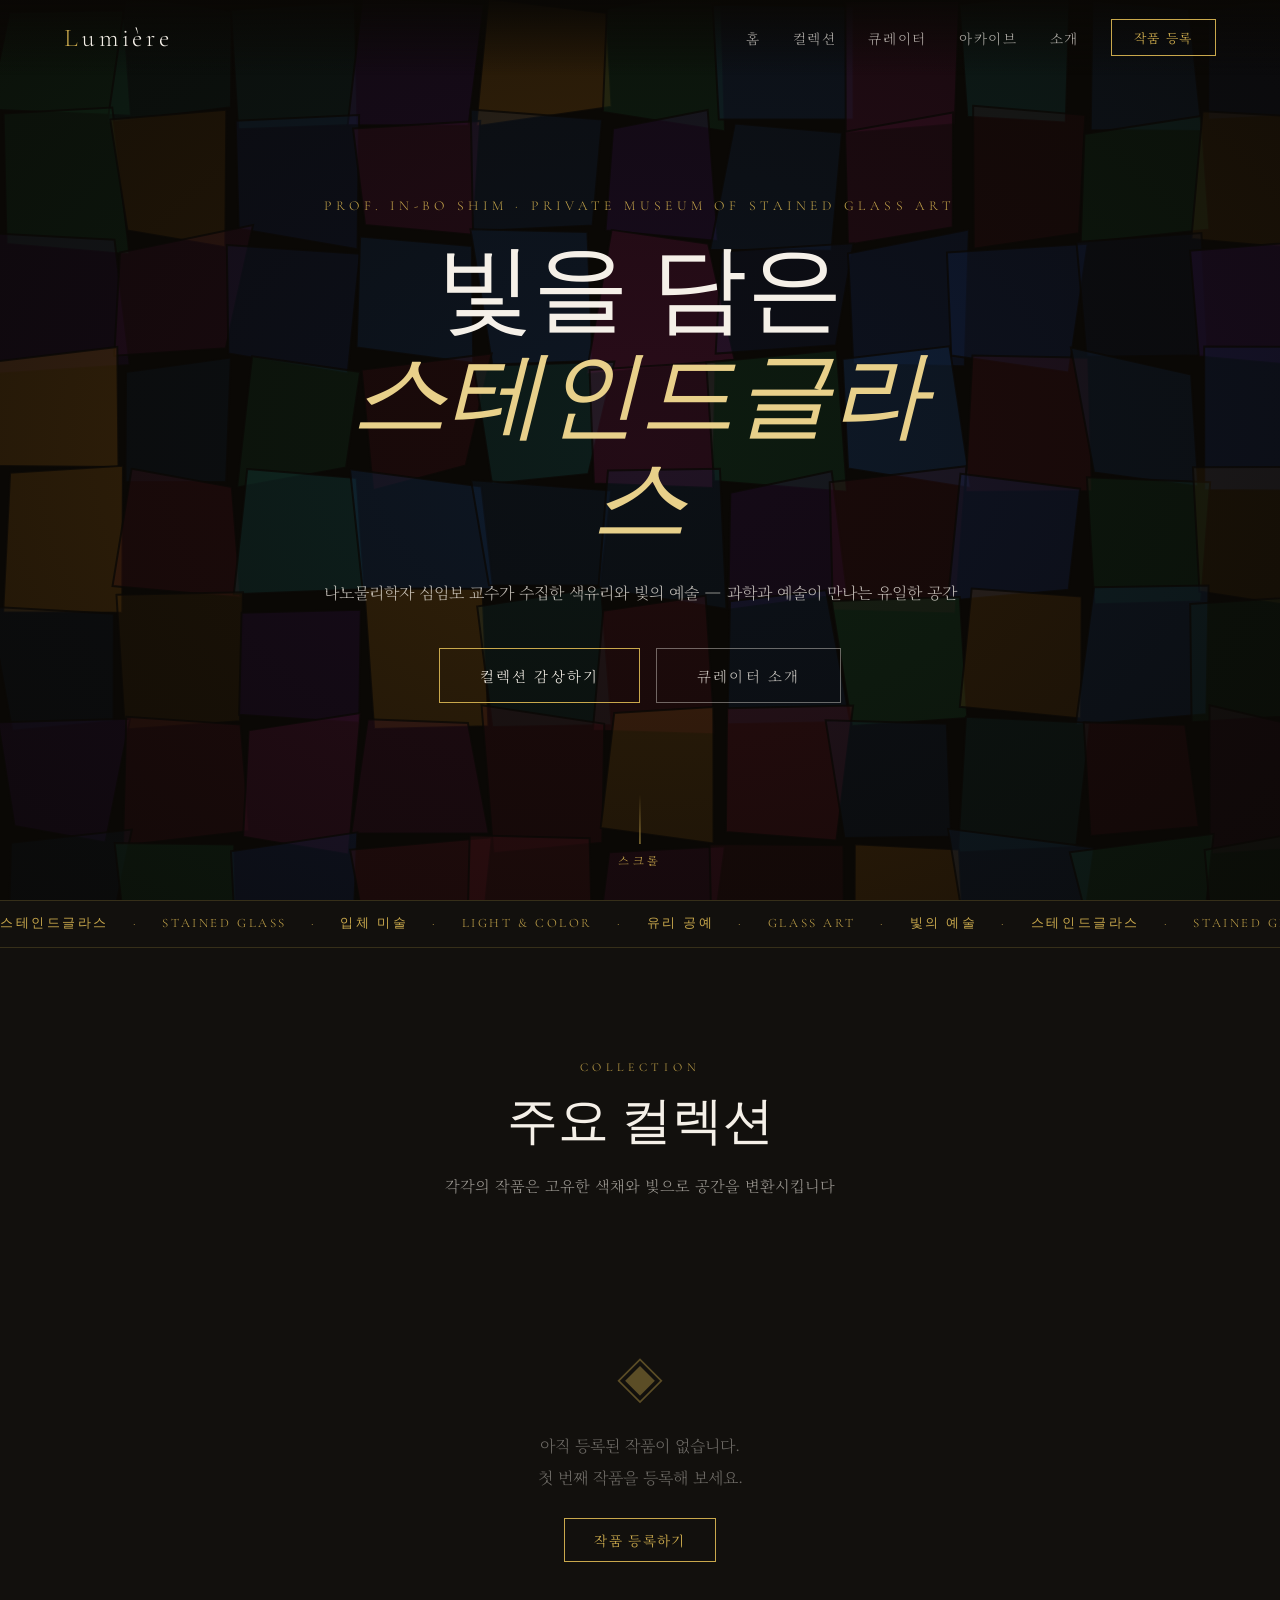
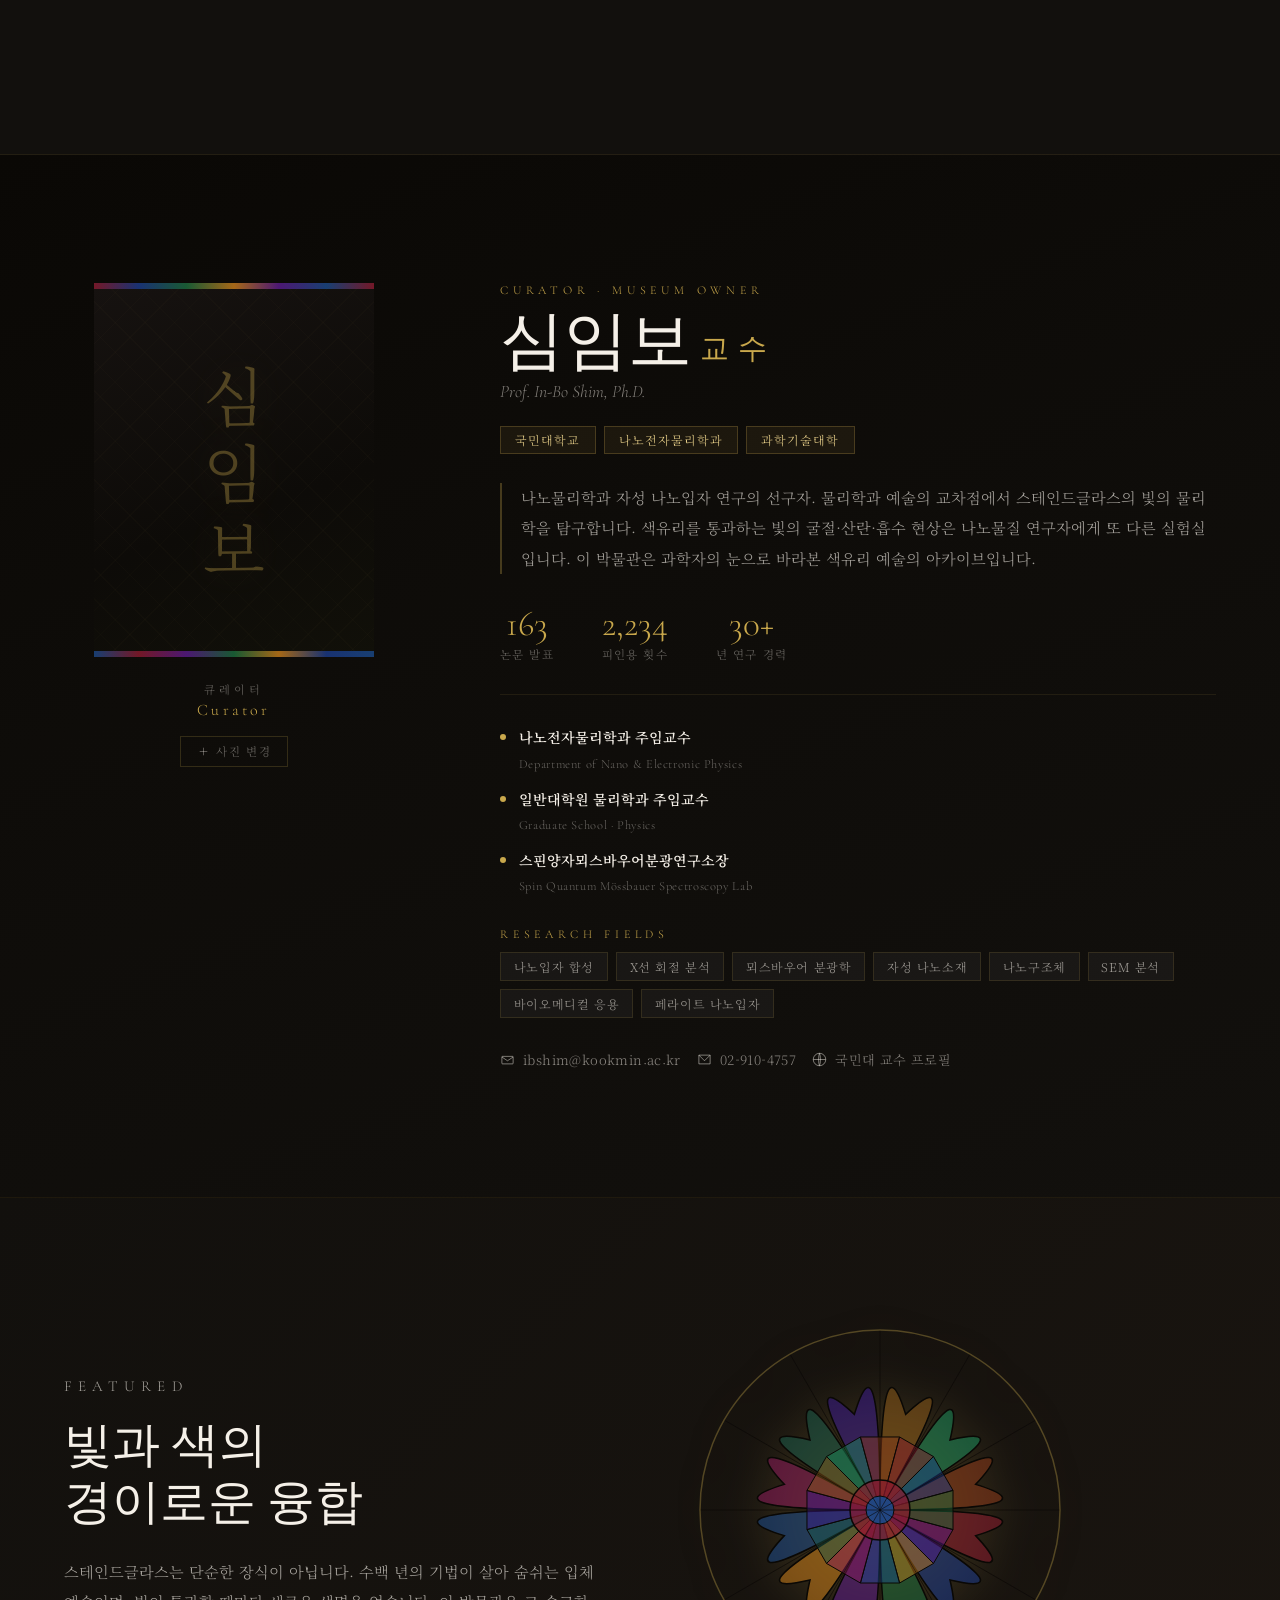
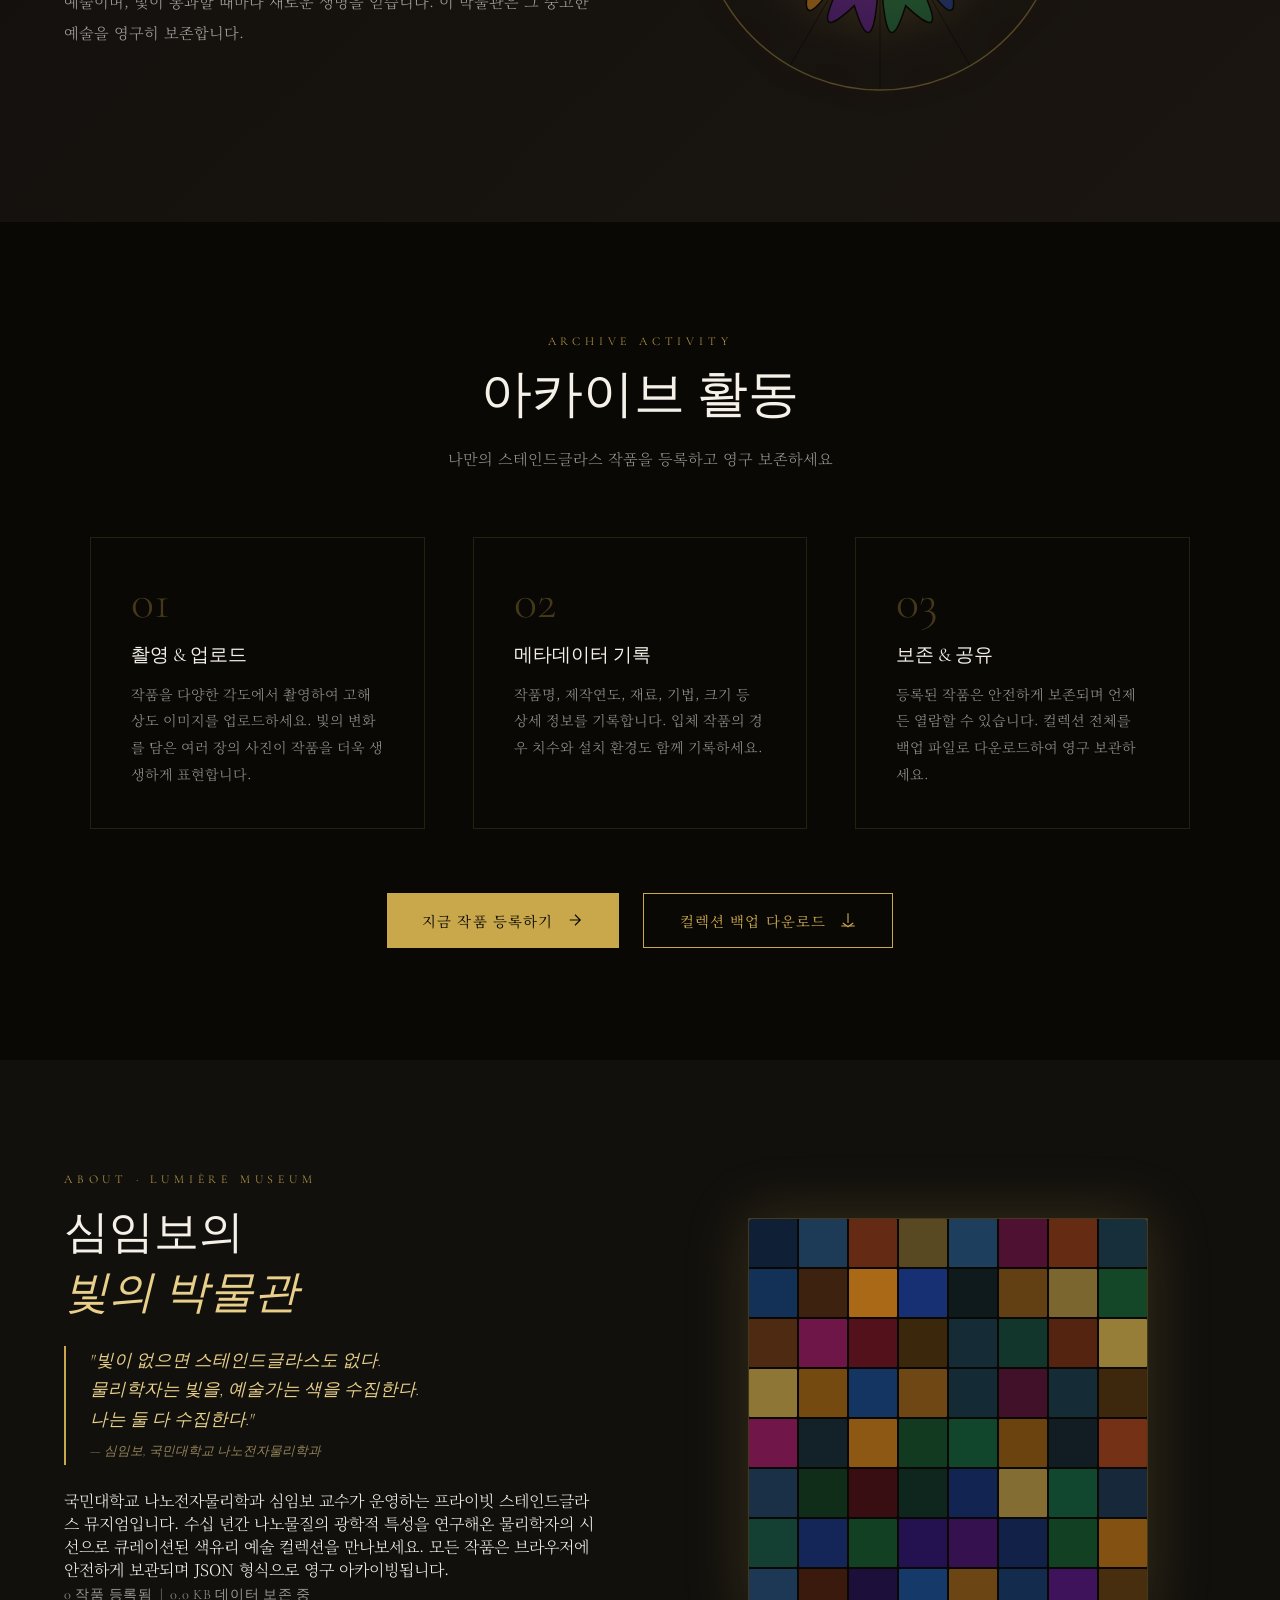
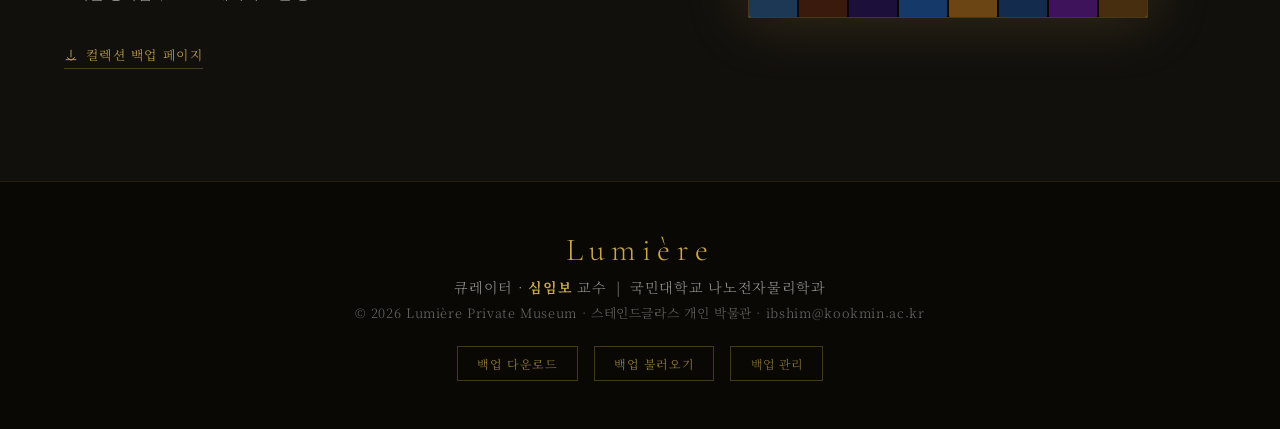
==== commit 91f5408b: "fix: title 태그 닫기 누락으로 CSS 미적용 백색 화면 버그 수정 https://claude.ai/code/session_01L5tmsvVGQiCfnTp1Zo3kBk" ====
--- a/index.html
+++ b/index.html
@@ -3,7 +3,7 @@
 <head>
   <meta charset="UTF-8" />
   <meta name="viewport" content="width=device-width, initial-scale=1.0" />
-  <title>심임보 Lumière · 스테인드글라스 개인 박물관 | 국민대학교
+  <title>심임보 Lumière · 스테인드글라스 개인 박물관 | 국민대학교</title>
   <link rel="stylesheet" href="css/main.css" />
   <link rel="preconnect" href="https://fonts.googleapis.com" />
   <link rel="preconnect" href="https://fonts.gstatic.com" crossorigin />
